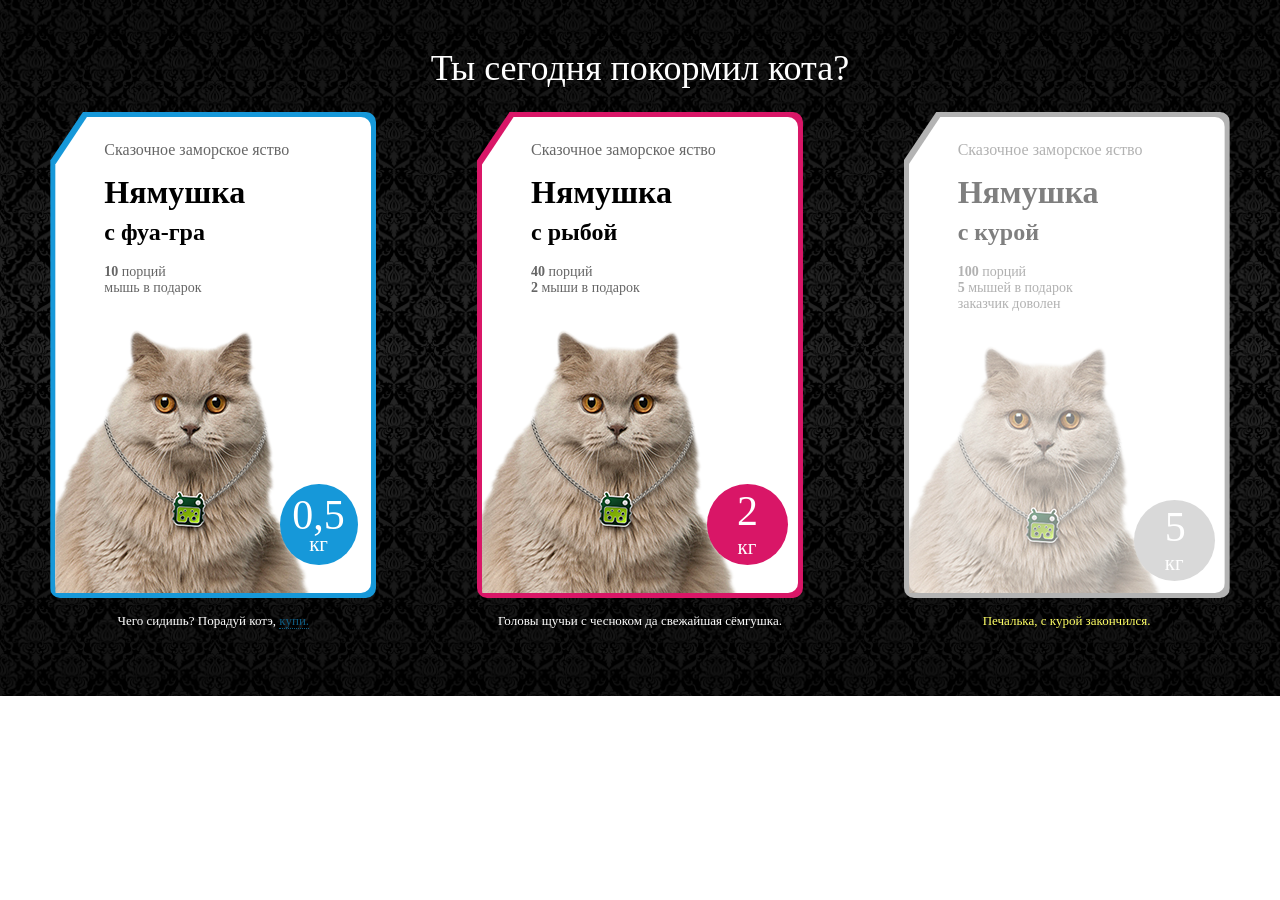
==== index.html @ bf7de960 "second commit" ====
<!DOCTYPE html>
<html lang="en">

<head>
    <meta charset="UTF-8">
    <meta name="viewport" content="width=device-width, initial-scale=1.0">
    <title>Document</title>
    <link rel="stylesheet" href="style1.css">
</head>

<body>
    <div class="container">
        <h1 class="questionTitle">Ты сегодня покормил кота?</h1>
        <div class="poligonBox">
            <div class="poligonAndDescription">
                <div class="poligon" id="firstPoligon">
                    <div class="infoBox">
                        <div class="textBox">
                            <h1 class="general">Сказочное заморское яство</h1>
                            <h1 class="title">Нямушка <br><span>с фуа-гра</span></h1>
                            <h1 class="quantity"><span>10</span> порций <br> мышь в подарок</h1>
                        </div>
                        <div class="photoAndCircle">
                            <div class="catPhoto">
                                <img src="img/catPhoto.png" alt="">
                            </div>
                            <div class="circle" id="firstCircle">
                                <h1 class="circleText">0,5 <span>кг</span></h1>
                            </div>
                        </div>
                    </div>
                </div>
                <div class="description">
                    <h1>Чего сидишь? Порадуй котэ, <a href="">купи.</a></h1>
                </div>
            </div>
            <div class="poligonAndDescription">
                <div class="poligon" id="secondPoligon">
                    <div class="infoBox">
                        <div class="textBox">
                            <h1 class="general">Сказочное заморское яство</h1>
                            <h1 class="title">Нямушка <br><span>с рыбой</span></h1>
                            <h1 class="quantity"><span>40</span> порций <br><span>2</span> мыши в подарок</h1>
                        </div>
                        <div class="photoAndCircle">
                            <div class="catPhoto">
                                <img src="img/catPhoto.png" alt="">
                            </div>
                            <div class="circle" id="secondCircle">
                                <h1 class="circleText">2<span><br>кг</span></h1>
                            </div>
                        </div>
                    </div>
                </div>
                <div class="description">
                    <h1>Головы щучьи с чесноком да свежайшая сёмгушка.</h1>
                </div>
            </div>
            <div class="poligonAndDescription">
                <div class="poligon" id="thirdPoligon">
                    <div class="infoBox">
                        <div class="textBox" id="thirdTextBox">
                            <h1 class="general">Сказочное заморское яство</h1>
                            <h1 class="title">Нямушка <br><span>с курой</span></h1>
                            <h1 class="quantity"><span>100</span> порций <br><span>5</span> мышей в подарок <br>заказчик доволен</h1>
                        </div>
                        <div class="photoAndCircle" id="thirdPhotoAndCircle">
                            <div class="catPhoto">
                                <img src="img/catPhoto.png" alt="">
                            </div>
                            <div class="circle" id="thirdCircle">
                                <h1 class="circleText">5<span><br>кг</span></h1>
                            </div>
                        </div>
                    </div>
                </div>
                <div class="description">
                    <h1 id="thirdDescription">Печалька, с курой закончился.</h1>
                </div>
            </div>
        </div>
    </div>
</body>

</html>
---- style1.css ----
* {
    padding: 0;
    margin: 0;
}

div {
    box-sizing: border-box;
}

a {
    text-decoration: none;
}

.container {
    width: 100%;
    background: url(img/background.png);
    background-size: cover;
}

.questionTitle {
    /* text-shadow: 0 1px 0 #000000; */
    color: #ffffff;
    font-family: "Exo 2.0- Thin";
    font-size: 36px;
    font-weight: 400;
    text-align: center;
    padding-top: 47px;
    padding-bottom: 23px;
}

.poligonBox {
    display: flex;
    justify-content: space-around;
}

.poligon {
    width: 326px;
    height: 486px;
    clip-path: polygon(10% 0, 0 10%, 0 100%, 80% 100%, 100% 100%, 100% 38%, 100% 0, 53% 0);
    position: relative;
}

#firstPoligon {
    background-color: #1698d9;
}

#secondPoligon {
    background-color: #d91667;
}

#thirdPoligon {
    background-color: #b3b3b3;
    
}
#thirdTextBox, #thirdPhotoAndCircle{
    opacity: 0.5;
}
.poligon,
.infoBox {
    border-top-right-radius: 10px;
    border-bottom-right-radius: 10px;
    border-bottom-left-radius: 10px;
}

.catPhoto>img {
    border-bottom-left-radius: 10px;
}

.infoBox {
    position: relative;
    top: 5px;
    left: 5px;
    width: 316px;
    height: 476px;
    background-color: white;
    clip-path: polygon(10% 0, 0 10%, 0 100%, 80% 100%, 100% 100%, 100% 38%, 100% 0, 53% 0);
}

.textBox {
    padding-left: 49px;
    padding-top: 24px;
}

.general {
    color: #666666;
    font-family: "Trebuchet MS";
    font-size: 16px;
    font-weight: 400;
    margin-bottom: 15px;
}

.title {
    color: #000000;
    font-family: "Trebuchet MS";
    /* font-size: 48px; */
    font-weight: 700;
    margin-bottom: 16px;
}

.title>span {
    color: #000000;
    font-family: "Trebuchet MS";
    font-size: 24px;
    font-weight: 700;
}

.quantity {
    color: #666666;
    font-family: "Trebuchet MS";
    font-size: 14px;
    font-weight: 400;
    line-height: 16px;
}
.quantity>span{
    font-weight: 700;
}
.photoAndCircle {
    display: flex;
    margin-top: 33px;
}

.circle {
    position: relative;
    width: 81px;
    height: 81px;
    border-radius: 50%;
    right: 90px;
    top: 155px;
    
}

#firstCircle {
    background-color: #1698d9;
    padding: 20px 13px 12px 12px;
}

#secondCircle {
    background-color: #d91667;
    padding: 16px 31px 12px 30px;
}

#thirdCircle {
    background-color: #b3b3b3;
    padding: 16px 31px 12px 31px;
}

.circleText {
    color: #ffffff;
    font-family: "Trebuchet MS";
    font-size: 42px;
    font-weight: 400;
    line-height: 22px;
    text-align: center;
}

.circleText>span {
    font-size: 21px;
}
.description{
    padding-top: 15px;
    padding-bottom: 67px;
}
.description>h1 {
    color: #ffffff;
    font-family: "Trebuchet MS";
    font-size: 13px;
    font-weight: 400;
    line-height: 16px;
    text-align: center;
}
.description>h1>a{
    color:#0f5b81;
    border-bottom: 1px dotted #0f5b81;
}
#thirdDescription{
    color: #ffff66;
    font-family: "Trebuchet MS";
    font-size: 13px;
    font-weight: 400;
    line-height: 16px;
}
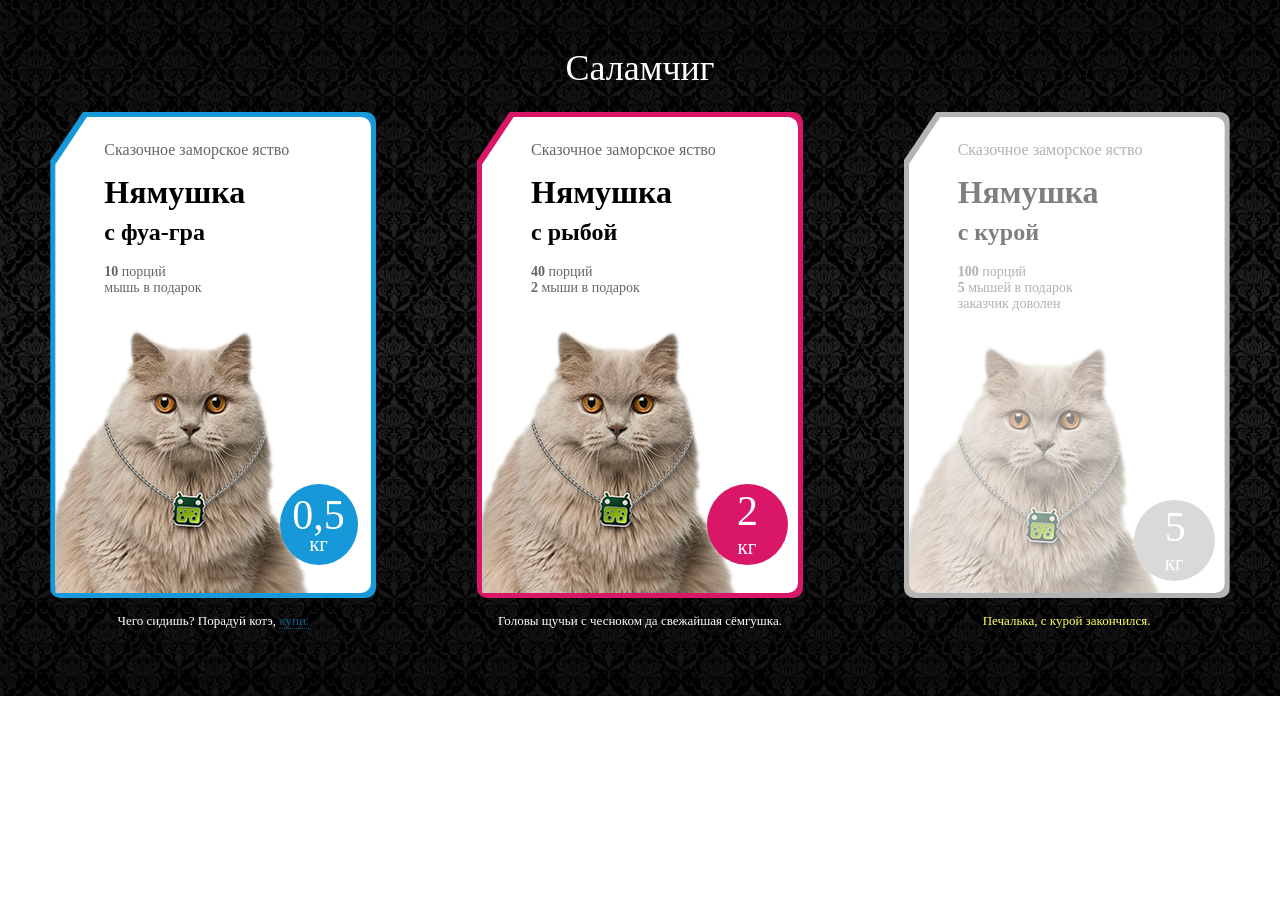
==== commit 9635516c: "second commit" ====
--- a/index.html
+++ b/index.html
@@ -10,7 +10,7 @@
 
 <body>
     <div class="container">
-        <h1 class="questionTitle">Ты сегодня покормил кота?</h1>
+        <h1 class="questionTitle">Саламчиг</h1>
         <div class="poligonBox">
             <div class="poligonAndDescription">
                 <div class="poligon" id="firstPoligon">
@@ -82,4 +82,4 @@
     </div>
 </body>
 
-</html>+</html>
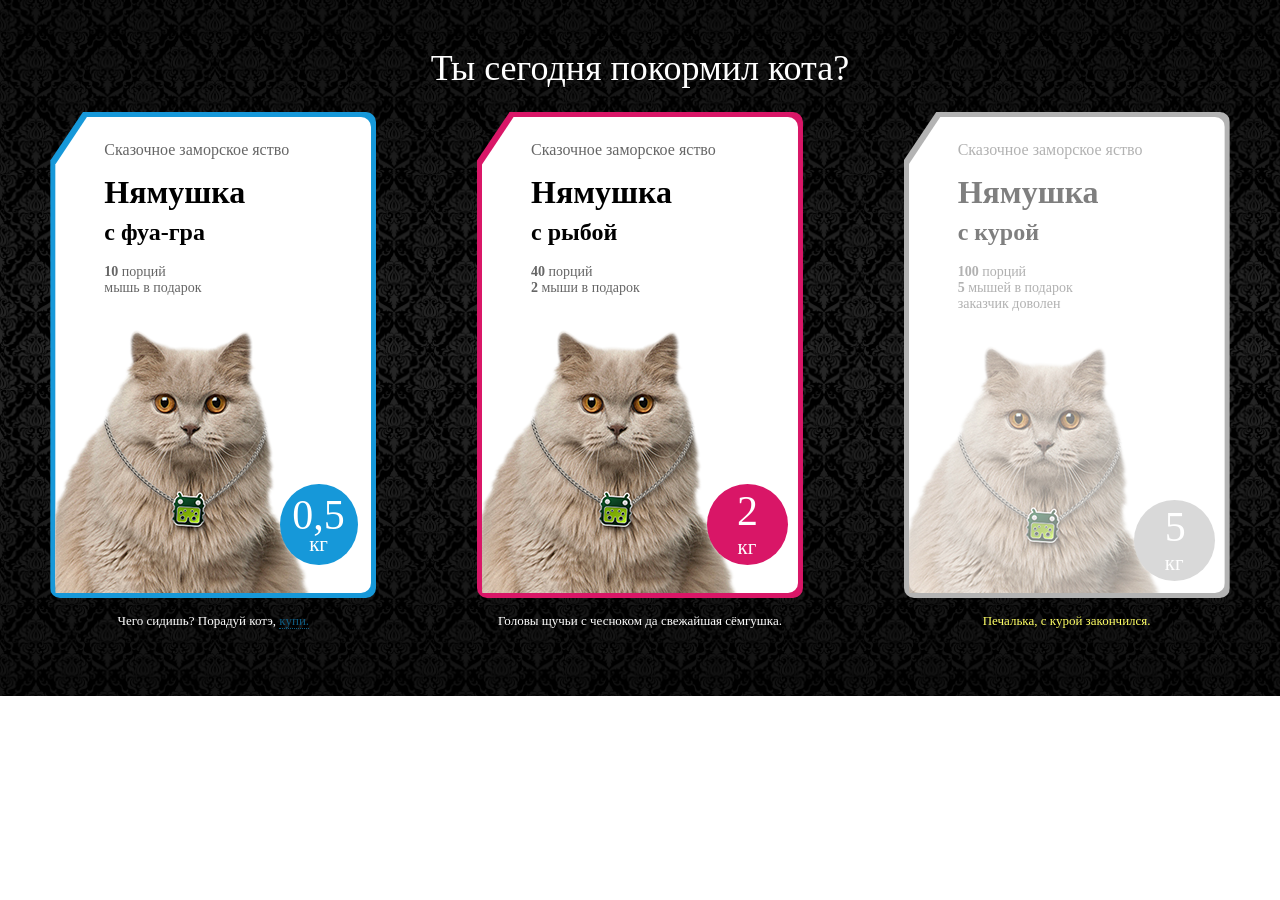
==== commit 10a7bec6: "second commit" ====
--- a/index.html
+++ b/index.html
@@ -10,7 +10,7 @@
 
 <body>
     <div class="container">
-        <h1 class="questionTitle">Саламчиг</h1>
+        <h1 class="questionTitle">Ты сегодня покормил кота?</h1>
         <div class="poligonBox">
             <div class="poligonAndDescription">
                 <div class="poligon" id="firstPoligon">
